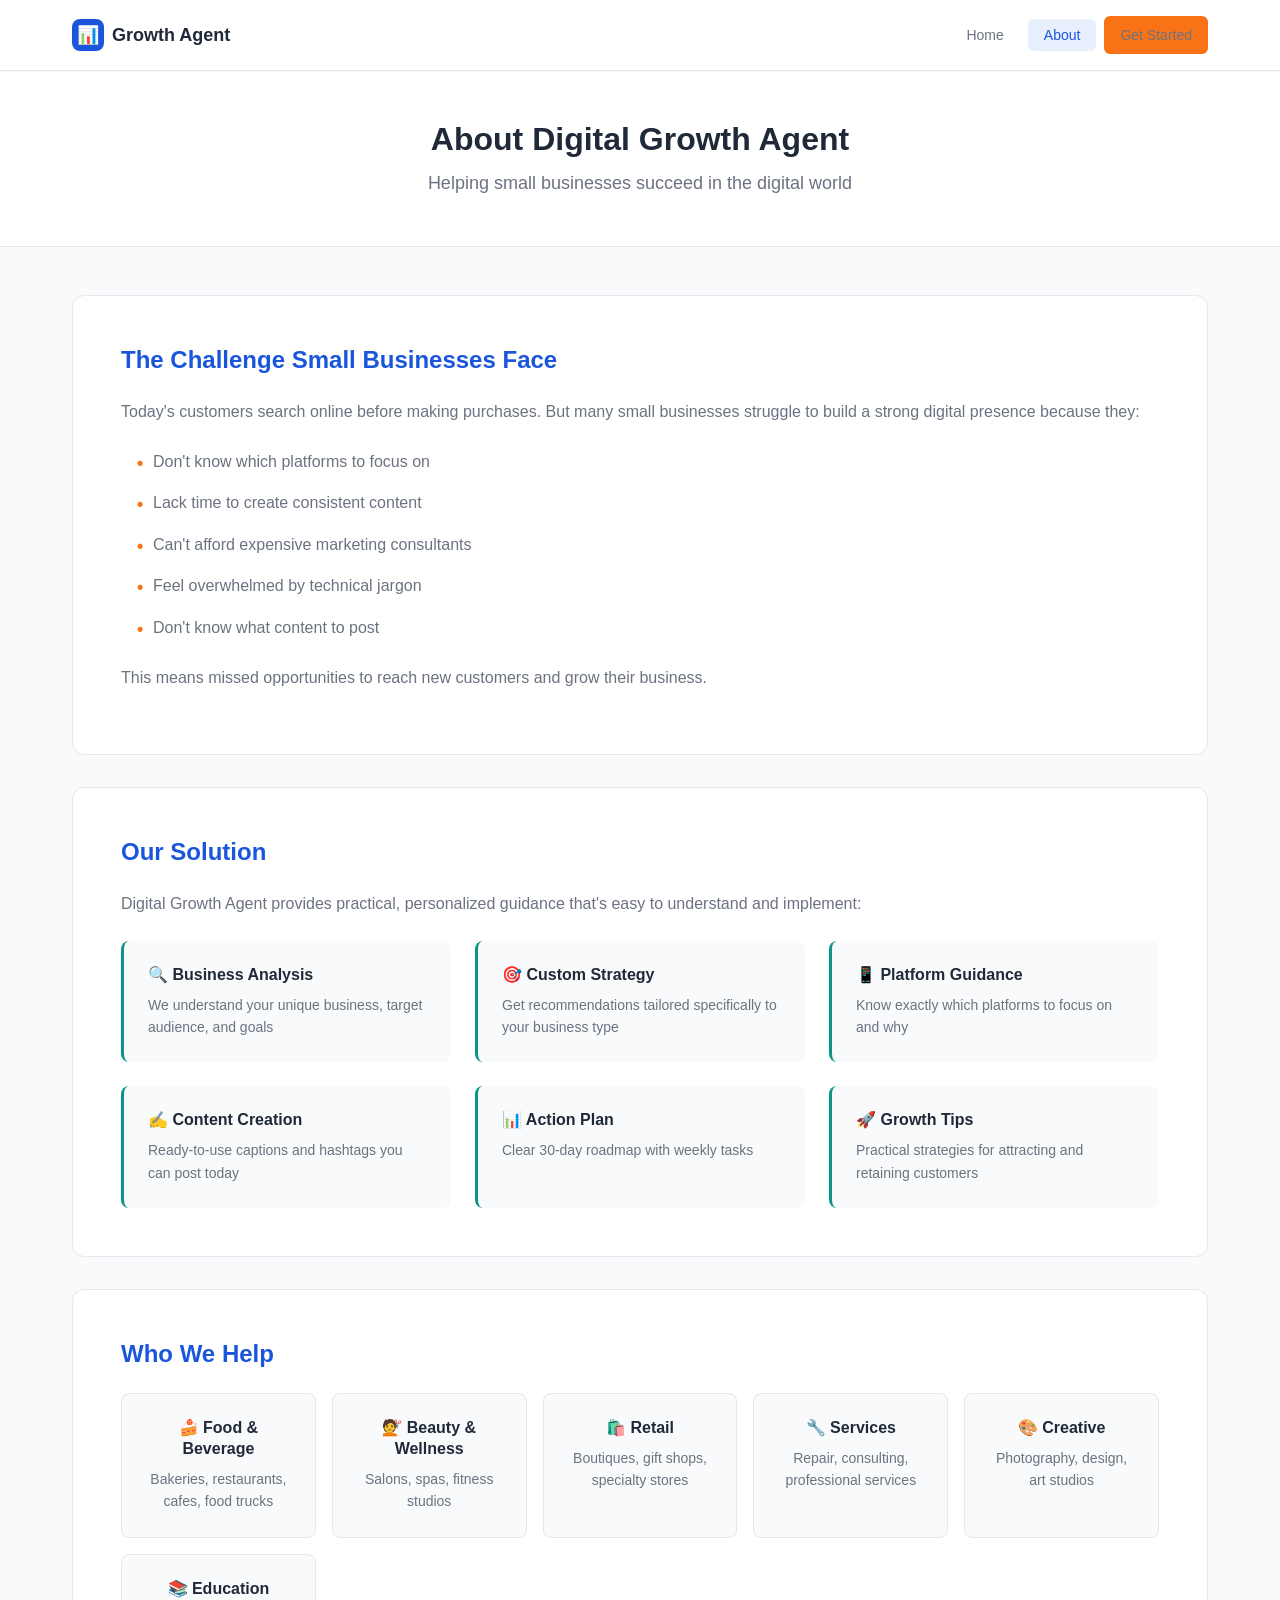
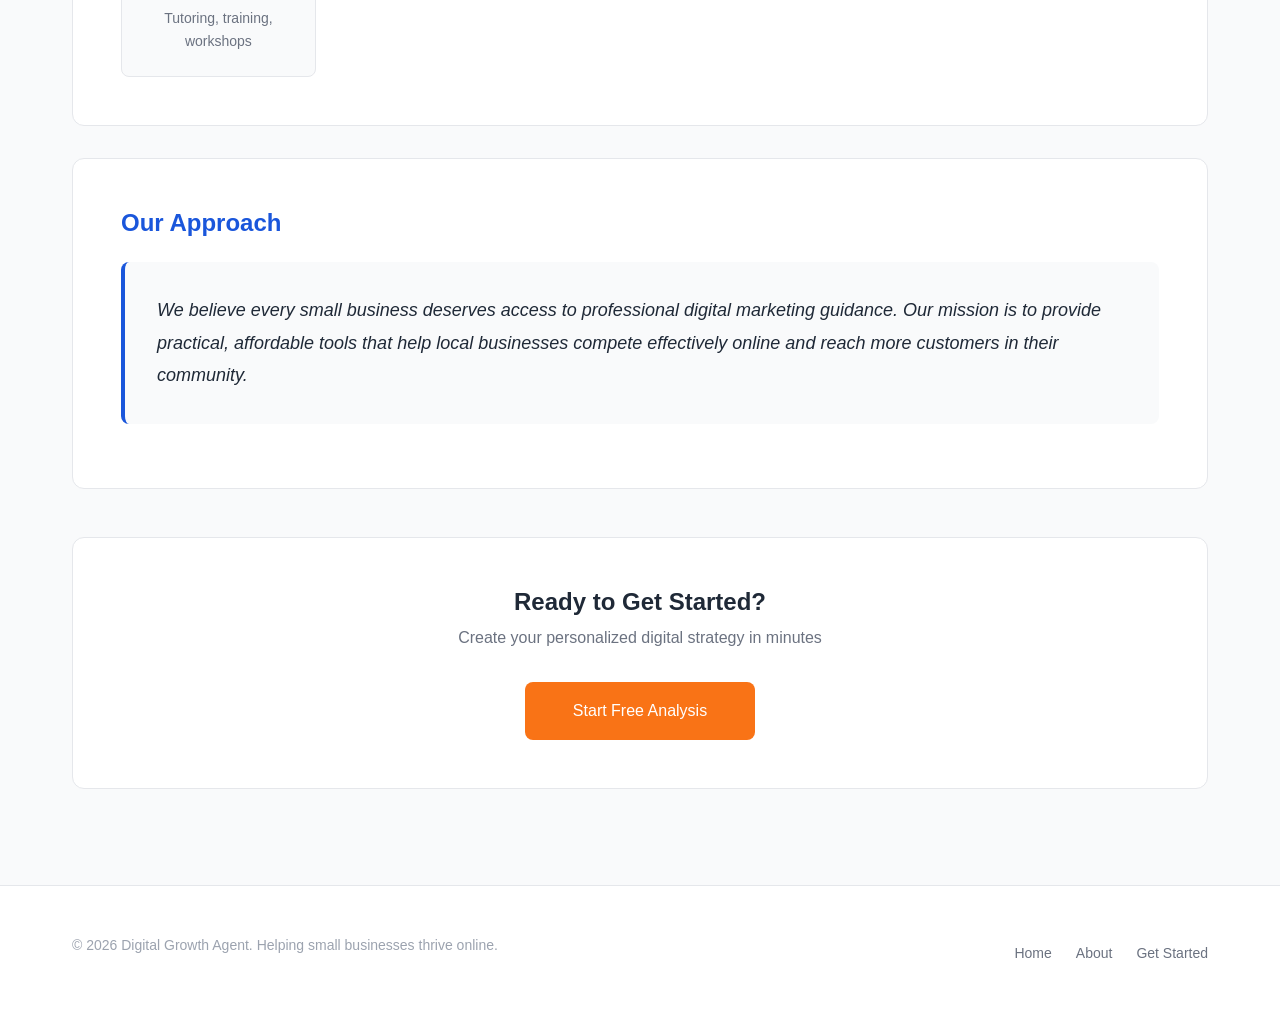
==== frontend/about.html @ 9e7940e3 "Added all frontend files" ====
<!DOCTYPE html>
<html lang="en">
<head>
    <meta charset="UTF-8">
    <meta name="viewport" content="width=device-width, initial-scale=1.0">
    <title>About - Digital Growth Agent</title>
    <link rel="stylesheet" href="style.css">
</head>
<body>
    <nav class="navbar">
        <div class="nav-container">
            <div class="logo">
                <div class="logo-icon">📊</div>
                <span>Growth Agent</span>
            </div>
            <ul class="nav-menu">
                <li><a href="index.html">Home</a></li>
                <li><a href="about.html" class="active">About</a></li>
                <li><a href="analyze.html" class="btn btn-primary">Get Started</a></li>
            </ul>
        </div>
    </nav>

    <section class="page-header">
        <div class="container">
            <h1>About Digital Growth Agent</h1>
            <p>Helping small businesses succeed in the digital world</p>
        </div>
    </section>

    <section class="about-content">
        <div class="container">
            <div class="about-section">
                <h2>The Challenge Small Businesses Face</h2>
                <p>Today's customers search online before making purchases. But many small businesses struggle to build a strong digital presence because they:</p>
                <ul class="problem-list">
                    <li>Don't know which platforms to focus on</li>
                    <li>Lack time to create consistent content</li>
                    <li>Can't afford expensive marketing consultants</li>
                    <li>Feel overwhelmed by technical jargon</li>
                    <li>Don't know what content to post</li>
                </ul>
                <p style="margin-top: 1rem;">This means missed opportunities to reach new customers and grow their business.</p>
            </div>

            <div class="about-section">
                <h2>Our Solution</h2>
                <p>Digital Growth Agent provides practical, personalized guidance that's easy to understand and implement:</p>
                <div class="solution-grid">
                    <div class="solution-item">
                        <h3>🔍 Business Analysis</h3>
                        <p>We understand your unique business, target audience, and goals</p>
                    </div>
                    <div class="solution-item">
                        <h3>🎯 Custom Strategy</h3>
                        <p>Get recommendations tailored specifically to your business type</p>
                    </div>
                    <div class="solution-item">
                        <h3>📱 Platform Guidance</h3>
                        <p>Know exactly which platforms to focus on and why</p>
                    </div>
                    <div class="solution-item">
                        <h3>✍️ Content Creation</h3>
                        <p>Ready-to-use captions and hashtags you can post today</p>
                    </div>
                    <div class="solution-item">
                        <h3>📊 Action Plan</h3>
                        <p>Clear 30-day roadmap with weekly tasks</p>
                    </div>
                    <div class="solution-item">
                        <h3>🚀 Growth Tips</h3>
                        <p>Practical strategies for attracting and retaining customers</p>
                    </div>
                </div>
            </div>

            <div class="about-section">
                <h2>Who We Help</h2>
                <div class="target-audience">
                    <div class="audience-card">
                        <h3>🍰 Food & Beverage</h3>
                        <p>Bakeries, restaurants, cafes, food trucks</p>
                    </div>
                    <div class="audience-card">
                        <h3>💇 Beauty & Wellness</h3>
                        <p>Salons, spas, fitness studios</p>
                    </div>
                    <div class="audience-card">
                        <h3>🛍️ Retail</h3>
                        <p>Boutiques, gift shops, specialty stores</p>
                    </div>
                    <div class="audience-card">
                        <h3>🔧 Services</h3>
                        <p>Repair, consulting, professional services</p>
                    </div>
                    <div class="audience-card">
                        <h3>🎨 Creative</h3>
                        <p>Photography, design, art studios</p>
                    </div>
                    <div class="audience-card">
                        <h3>📚 Education</h3>
                        <p>Tutoring, training, workshops</p>
                    </div>
                </div>
            </div>

            <div class="about-section">
                <h2>Our Approach</h2>
                <p class="mission-statement">
                    We believe every small business deserves access to professional digital marketing guidance. 
                    Our mission is to provide practical, affordable tools that help local businesses compete 
                    effectively online and reach more customers in their community.
                </p>
            </div>

            <div class="cta-section">
                <h2>Ready to Get Started?</h2>
                <p>Create your personalized digital strategy in minutes</p>
                <a href="analyze.html" class="btn btn-primary btn-large">Start Free Analysis</a>
            </div>
        </div>
    </section>

    <footer>
        <div class="container">
            <div class="footer-content">
                <p class="footer-text">&copy; 2026 Digital Growth Agent. Helping small businesses thrive online.</p>
                <ul class="footer-links">
                    <li><a href="index.html">Home</a></li>
                    <li><a href="about.html">About</a></li>
                    <li><a href="analyze.html">Get Started</a></li>
                </ul>
            </div>
        </div>
    </footer>
</body>
</html>
---- frontend/style.css ----
/* ===================================
   AI Digital Growth Agent
   Clean, Professional, Trustworthy UI
   =================================== */

:root {
    /* Colors - Trust & Reliability */
    --primary-blue: #1a56db;
    --primary-blue-dark: #1e429f;
    --teal: #0d9488;
    --teal-light: #14b8a6;
    --orange: #f97316;
    --orange-hover: #ea580c;
    
    /* Neutrals */
    --bg-light: #f9fafb;
    --bg-white: #ffffff;
    --border: #e5e7eb;
    --text-primary: #1f2937;
    --text-secondary: #6b7280;
    --text-muted: #9ca3af;
    
    /* Success & Status */
    --success: #10b981;
    --warning: #f59e0b;
    --error: #ef4444;
    
    /* Spacing */
    --space-xs: 0.25rem;
    --space-sm: 0.5rem;
    --space-md: 1rem;
    --space-lg: 1.5rem;
    --space-xl: 2rem;
    --space-2xl: 3rem;
    
    /* Typography */
    --font-sans: -apple-system, BlinkMacSystemFont, 'Segoe UI', Roboto, 'Helvetica Neue', Arial, sans-serif;
    --font-size-xs: 0.75rem;
    --font-size-sm: 0.875rem;
    --font-size-base: 1rem;
    --font-size-lg: 1.125rem;
    --font-size-xl: 1.25rem;
    --font-size-2xl: 1.5rem;
    --font-size-3xl: 2rem;
    
    /* Shadows */
    --shadow-sm: 0 1px 2px 0 rgba(0, 0, 0, 0.05);
    --shadow-md: 0 4px 6px -1px rgba(0, 0, 0, 0.1);
    --shadow-lg: 0 10px 15px -3px rgba(0, 0, 0, 0.1);
    
    /* Border Radius */
    --radius-sm: 0.375rem;
    --radius-md: 0.5rem;
    --radius-lg: 0.75rem;
}

* {
    margin: 0;
    padding: 0;
    box-sizing: border-box;
}

body {
    font-family: var(--font-sans);
    font-size: var(--font-size-base);
    line-height: 1.6;
    color: var(--text-primary);
    background: var(--bg-light);
    -webkit-font-smoothing: antialiased;
    -moz-osx-font-smoothing: grayscale;
}

/* ===================================
   Typography
   =================================== */

h1, h2, h3, h4, h5, h6 {
    font-weight: 600;
    line-height: 1.3;
    color: var(--text-primary);
}

h1 { font-size: var(--font-size-3xl); }
h2 { font-size: var(--font-size-2xl); }
h3 { font-size: var(--font-size-xl); }
h4 { font-size: var(--font-size-lg); }

p {
    margin-bottom: var(--space-md);
    color: var(--text-secondary);
}

a {
    color: var(--primary-blue);
    text-decoration: none;
    transition: color 0.2s;
}

a:hover {
    color: var(--primary-blue-dark);
}

/* ===================================
   Navigation
   =================================== */

.navbar {
    background: var(--bg-white);
    border-bottom: 1px solid var(--border);
    position: sticky;
    top: 0;
    z-index: 100;
    box-shadow: var(--shadow-sm);
}

.nav-container {
    max-width: 1200px;
    margin: 0 auto;
    display: flex;
    justify-content: space-between;
    align-items: center;
    padding: var(--space-md) var(--space-xl);
}

.logo {
    font-size: var(--font-size-lg);
    font-weight: 600;
    color: var(--text-primary);
    display: flex;
    align-items: center;
    gap: var(--space-sm);
}

.logo-icon {
    width: 32px;
    height: 32px;
    background: var(--primary-blue);
    border-radius: var(--radius-md);
    display: flex;
    align-items: center;
    justify-content: center;
    color: white;
    font-size: var(--font-size-lg);
}

.nav-menu {
    display: flex;
    list-style: none;
    gap: var(--space-sm);
    align-items: center;
}

.nav-menu a {
    color: var(--text-secondary);
    padding: var(--space-sm) var(--space-md);
    border-radius: var(--radius-sm);
    font-weight: 500;
    font-size: var(--font-size-sm);
    transition: all 0.2s;
}

.nav-menu a:hover {
    background: var(--bg-light);
    color: var(--text-primary);
}

.nav-menu a.active {
    color: var(--primary-blue);
    background: rgba(26, 86, 219, 0.1);
}

/* ===================================
   Buttons
   =================================== */

.btn {
    display: inline-flex;
    align-items: center;
    justify-content: center;
    gap: var(--space-sm);
    padding: var(--space-sm) var(--space-lg);
    border-radius: var(--radius-md);
    font-weight: 500;
    font-size: var(--font-size-sm);
    border: none;
    cursor: pointer;
    transition: all 0.2s;
    text-decoration: none;
}

.btn-primary {
    background: var(--orange);
    color: white;
}

.btn-primary:hover {
    background: var(--orange-hover);
    transform: translateY(-1px);
    box-shadow: var(--shadow-md);
}

.btn-secondary {
    background: var(--bg-white);
    color: var(--text-primary);
    border: 1px solid var(--border);
}

.btn-secondary:hover {
    border-color: var(--text-secondary);
}

.btn-large {
    padding: var(--space-md) var(--space-2xl);
    font-size: var(--font-size-base);
}

.btn-block {
    width: 100%;
}

/* ===================================
   Container & Layout
   =================================== */

.container {
    max-width: 1200px;
    margin: 0 auto;
    padding: 0 var(--space-xl);
}

.section {
    padding: var(--space-2xl) 0;
}

/* ===================================
   Hero Section
   =================================== */

.hero {
    background: var(--bg-white);
    padding: var(--space-2xl) 0;
    text-align: center;
    border-bottom: 1px solid var(--border);
}

.hero h1 {
    margin-bottom: var(--space-md);
    color: var(--text-primary);
}

.hero-subtitle {
    font-size: var(--font-size-lg);
    color: var(--text-secondary);
    margin-bottom: var(--space-xl);
    max-width: 600px;
    margin-left: auto;
    margin-right: auto;
}

.hero-buttons {
    display: flex;
    gap: var(--space-md);
    justify-content: center;
    flex-wrap: wrap;
}

/* ===================================
   Trust Indicators
   =================================== */

.trust-bar {
    background: var(--bg-light);
    padding: var(--space-lg) 0;
    border-bottom: 1px solid var(--border);
}

.trust-items {
    display: flex;
    justify-content: center;
    gap: var(--space-2xl);
    flex-wrap: wrap;
}

.trust-item {
    display: flex;
    align-items: center;
    gap: var(--space-sm);
    color: var(--text-secondary);
    font-size: var(--font-size-sm);
}

.trust-icon {
    color: var(--teal);
    font-size: var(--font-size-lg);
}

/* ===================================
   Feature Cards
   =================================== */

.features-grid {
    display: grid;
    grid-template-columns: repeat(auto-fit, minmax(280px, 1fr));
    gap: var(--space-lg);
}

.feature-card {
    background: var(--bg-white);
    padding: var(--space-xl);
    border-radius: var(--radius-lg);
    border: 1px solid var(--border);
    transition: all 0.2s;
}

.feature-card:hover {
    box-shadow: var(--shadow-md);
    border-color: var(--primary-blue);
}

.feature-icon {
    width: 48px;
    height: 48px;
    background: rgba(26, 86, 219, 0.1);
    border-radius: var(--radius-md);
    display: flex;
    align-items: center;
    justify-content: center;
    font-size: var(--font-size-2xl);
    margin-bottom: var(--space-md);
}

.feature-card h3 {
    margin-bottom: var(--space-sm);
    font-size: var(--font-size-lg);
}

.feature-card p {
    color: var(--text-secondary);
    font-size: var(--font-size-sm);
    margin: 0;
}

/* ===================================
   Steps / Process
   =================================== */

.steps {
    display: grid;
    grid-template-columns: repeat(auto-fit, minmax(200px, 1fr));
    gap: var(--space-xl);
}

.step {
    text-align: center;
    position: relative;
}

.step-number {
    width: 48px;
    height: 48px;
    background: var(--primary-blue);
    color: white;
    border-radius: 50%;
    display: flex;
    align-items: center;
    justify-content: center;
    font-weight: 600;
    font-size: var(--font-size-lg);
    margin: 0 auto var(--space-md);
}

.step h3 {
    font-size: var(--font-size-base);
    margin-bottom: var(--space-sm);
}

.step p {
    font-size: var(--font-size-sm);
    color: var(--text-secondary);
    margin: 0;
}

/* ===================================
   Forms
   =================================== */

.form-section {
    background: var(--bg-white);
    padding: var(--space-2xl);
    border-radius: var(--radius-lg);
    border: 1px solid var(--border);
    box-shadow: var(--shadow-sm);
}

.form-header {
    margin-bottom: var(--space-xl);
}

.form-header h2 {
    margin-bottom: var(--space-sm);
}

.form-header p {
    color: var(--text-secondary);
    margin: 0;
}

.form-group {
    margin-bottom: var(--space-lg);
}

label {
    display: block;
    margin-bottom: var(--space-sm);
    color: var(--text-primary);
    font-weight: 500;
    font-size: var(--font-size-sm);
}

.label-optional {
    color: var(--text-muted);
    font-weight: 400;
}

input, textarea, select {
    width: 100%;
    padding: var(--space-md);
    border: 1px solid var(--border);
    border-radius: var(--radius-md);
    font-size: var(--font-size-base);
    font-family: inherit;
    transition: all 0.2s;
    background: var(--bg-white);
}

input:focus, textarea:focus, select:focus {
    outline: none;
    border-color: var(--primary-blue);
    box-shadow: 0 0 0 3px rgba(26, 86, 219, 0.1);
}

textarea {
    resize: vertical;
    min-height: 80px;
}

.input-hint {
    font-size: var(--font-size-xs);
    color: var(--text-muted);
    margin-top: var(--space-xs);
}

/* ===================================
   Cards & Panels
   =================================== */

.card {
    background: var(--bg-white);
    border: 1px solid var(--border);
    border-radius: var(--radius-lg);
    padding: var(--space-xl);
}

.card-header {
    display: flex;
    justify-content: space-between;
    align-items: center;
    margin-bottom: var(--space-lg);
    padding-bottom: var(--space-md);
    border-bottom: 1px solid var(--border);
}

.card-title {
    font-size: var(--font-size-xl);
    font-weight: 600;
    margin: 0;
}

.card-body {
    color: var(--text-secondary);
}

/* ===================================
   Strategy Output
   =================================== */

.strategy-section {
    background: var(--bg-white);
    border: 1px solid var(--border);
    border-radius: var(--radius-lg);
    padding: var(--space-xl);
    margin-bottom: var(--space-lg);
}

.strategy-section h3 {
    color: var(--primary-blue);
    margin-bottom: var(--space-md);
    display: flex;
    align-items: center;
    gap: var(--space-sm);
}

.strategy-section h4 {
    color: var(--text-primary);
    margin: var(--space-lg) 0 var(--space-sm);
    font-size: var(--font-size-base);
}

.strategy-section ul {
    list-style: none;
    padding: 0;
}

.strategy-section li {
    padding: var(--space-sm) 0;
    padding-left: var(--space-lg);
    position: relative;
    color: var(--text-secondary);
}

.strategy-section li:before {
    content: "✓";
    position: absolute;
    left: 0;
    color: var(--teal);
    font-weight: 600;
}

.platform-card {
    background: var(--bg-light);
    padding: var(--space-md);
    border-radius: var(--radius-md);
    margin-bottom: var(--space-sm);
    border-left: 3px solid var(--primary-blue);
}

.platform-card strong {
    color: var(--text-primary);
    display: block;
    margin-bottom: var(--space-xs);
}

.platform-card small {
    color: var(--text-secondary);
    font-size: var(--font-size-sm);
}

.caption-box {
    background: var(--bg-light);
    padding: var(--space-md);
    border-radius: var(--radius-md);
    margin-bottom: var(--space-sm);
    border-left: 3px solid var(--teal);
    font-style: normal;
    color: var(--text-primary);
}

.hashtags {
    display: flex;
    flex-wrap: wrap;
    gap: var(--space-sm);
    margin-top: var(--space-md);
}

.hashtag {
    background: rgba(13, 148, 136, 0.1);
    color: var(--teal);
    padding: var(--space-xs) var(--space-md);
    border-radius: var(--radius-sm);
    font-size: var(--font-size-sm);
    font-weight: 500;
}

/* ===================================
   Loading State
   =================================== */

.loading {
    position: fixed;
    top: 0;
    left: 0;
    right: 0;
    bottom: 0;
    background: rgba(255, 255, 255, 0.95);
    display: flex;
    flex-direction: column;
    align-items: center;
    justify-content: center;
    z-index: 1000;
}

.spinner {
    width: 48px;
    height: 48px;
    border: 4px solid var(--border);
    border-top: 4px solid var(--primary-blue);
    border-radius: 50%;
    animation: spin 1s linear infinite;
}

@keyframes spin {
    0% { transform: rotate(0deg); }
    100% { transform: rotate(360deg); }
}

.loading p {
    color: var(--text-secondary);
    margin-top: var(--space-lg);
    font-size: var(--font-size-base);
}

/* ===================================
   CTA Section
   =================================== */

.cta-section {
    background: var(--bg-white);
    border: 1px solid var(--border);
    border-radius: var(--radius-lg);
    padding: var(--space-2xl);
    text-align: center;
    margin: var(--space-2xl) 0;
}

.cta-section h2 {
    margin-bottom: var(--space-sm);
}

.cta-section p {
    color: var(--text-secondary);
    margin-bottom: var(--space-xl);
}

/* ===================================
   Footer
   =================================== */

footer {
    background: var(--bg-white);
    border-top: 1px solid var(--border);
    padding: var(--space-2xl) 0;
    margin-top: auto;
}

.footer-content {
    display: flex;
    justify-content: space-between;
    align-items: center;
    flex-wrap: wrap;
    gap: var(--space-lg);
}

.footer-links {
    display: flex;
    gap: var(--space-lg);
    list-style: none;
}

.footer-links a {
    color: var(--text-secondary);
    font-size: var(--font-size-sm);
}

.footer-text {
    color: var(--text-muted);
    font-size: var(--font-size-sm);
}

/* ===================================
   Page Header
   =================================== */

.page-header {
    background: var(--bg-white);
    padding: var(--space-2xl) 0;
    border-bottom: 1px solid var(--border);
    text-align: center;
}

.page-header h1 {
    margin-bottom: var(--space-sm);
}

.page-header p {
    color: var(--text-secondary);
    font-size: var(--font-size-lg);
    margin: 0;
}

/* ===================================
   About Page Specific
   =================================== */

.about-content {
    padding: var(--space-2xl) 0;
}

.about-section {
    background: var(--bg-white);
    border: 1px solid var(--border);
    border-radius: var(--radius-lg);
    padding: var(--space-2xl);
    margin-bottom: var(--space-xl);
}

.about-section h2 {
    color: var(--primary-blue);
    margin-bottom: var(--space-lg);
}

.problem-list, .tech-list {
    list-style: none;
    padding: 0;
}

.problem-list li, .tech-list li {
    padding: var(--space-sm) 0 var(--space-sm) var(--space-xl);
    position: relative;
    color: var(--text-secondary);
}

.problem-list li:before {
    content: "•";
    position: absolute;
    left: var(--space-md);
    color: var(--orange);
    font-weight: 600;
    font-size: var(--font-size-lg);
}

.solution-grid {
    display: grid;
    grid-template-columns: repeat(auto-fit, minmax(250px, 1fr));
    gap: var(--space-lg);
    margin-top: var(--space-lg);
}

.solution-item {
    padding: var(--space-lg);
    background: var(--bg-light);
    border-radius: var(--radius-md);
    border-left: 3px solid var(--teal);
}

.solution-item h3 {
    font-size: var(--font-size-base);
    margin-bottom: var(--space-sm);
}

.solution-item p {
    font-size: var(--font-size-sm);
    margin: 0;
}

.target-audience {
    display: grid;
    grid-template-columns: repeat(auto-fit, minmax(180px, 1fr));
    gap: var(--space-md);
    margin-top: var(--space-lg);
}

.audience-card {
    background: var(--bg-light);
    padding: var(--space-lg);
    border-radius: var(--radius-md);
    text-align: center;
    border: 1px solid var(--border);
}

.audience-card h3 {
    font-size: var(--font-size-base);
    margin-bottom: var(--space-sm);
}

.audience-card p {
    font-size: var(--font-size-sm);
    margin: 0;
}

.mission-statement {
    font-size: var(--font-size-lg);
    color: var(--text-primary);
    padding: var(--space-xl);
    background: var(--bg-light);
    border-left: 4px solid var(--primary-blue);
    border-radius: var(--radius-md);
    font-style: italic;
    line-height: 1.8;
}

/* ===================================
   Responsive Design
   =================================== */

@media (max-width: 768px) {
    :root {
        --font-size-3xl: 1.75rem;
        --font-size-2xl: 1.25rem;
    }
    
    .nav-container {
        padding: var(--space-md);
    }
    
    .nav-menu {
        gap: var(--space-xs);
    }
    
    .nav-menu a {
        padding: var(--space-xs) var(--space-sm);
        font-size: var(--font-size-xs);
    }
    
    .hero {
        padding: var(--space-xl) 0;
    }
    
    .hero-buttons {
        flex-direction: column;
    }
    
    .btn {
        width: 100%;
    }
    
    .features-grid,
    .steps,
    .solution-grid,
    .target-audience {
        grid-template-columns: 1fr;
    }
    
    .form-section {
        padding: var(--space-lg);
    }
    
    .container {
        padding: 0 var(--space-md);
    }
}

/* ===================================
   Utility Classes
   =================================== */

.text-center { text-align: center; }
.text-muted { color: var(--text-muted); }
.text-secondary { color: var(--text-secondary); }
.mb-0 { margin-bottom: 0; }
.mt-lg { margin-top: var(--space-lg); }
.hidden { display: none; }
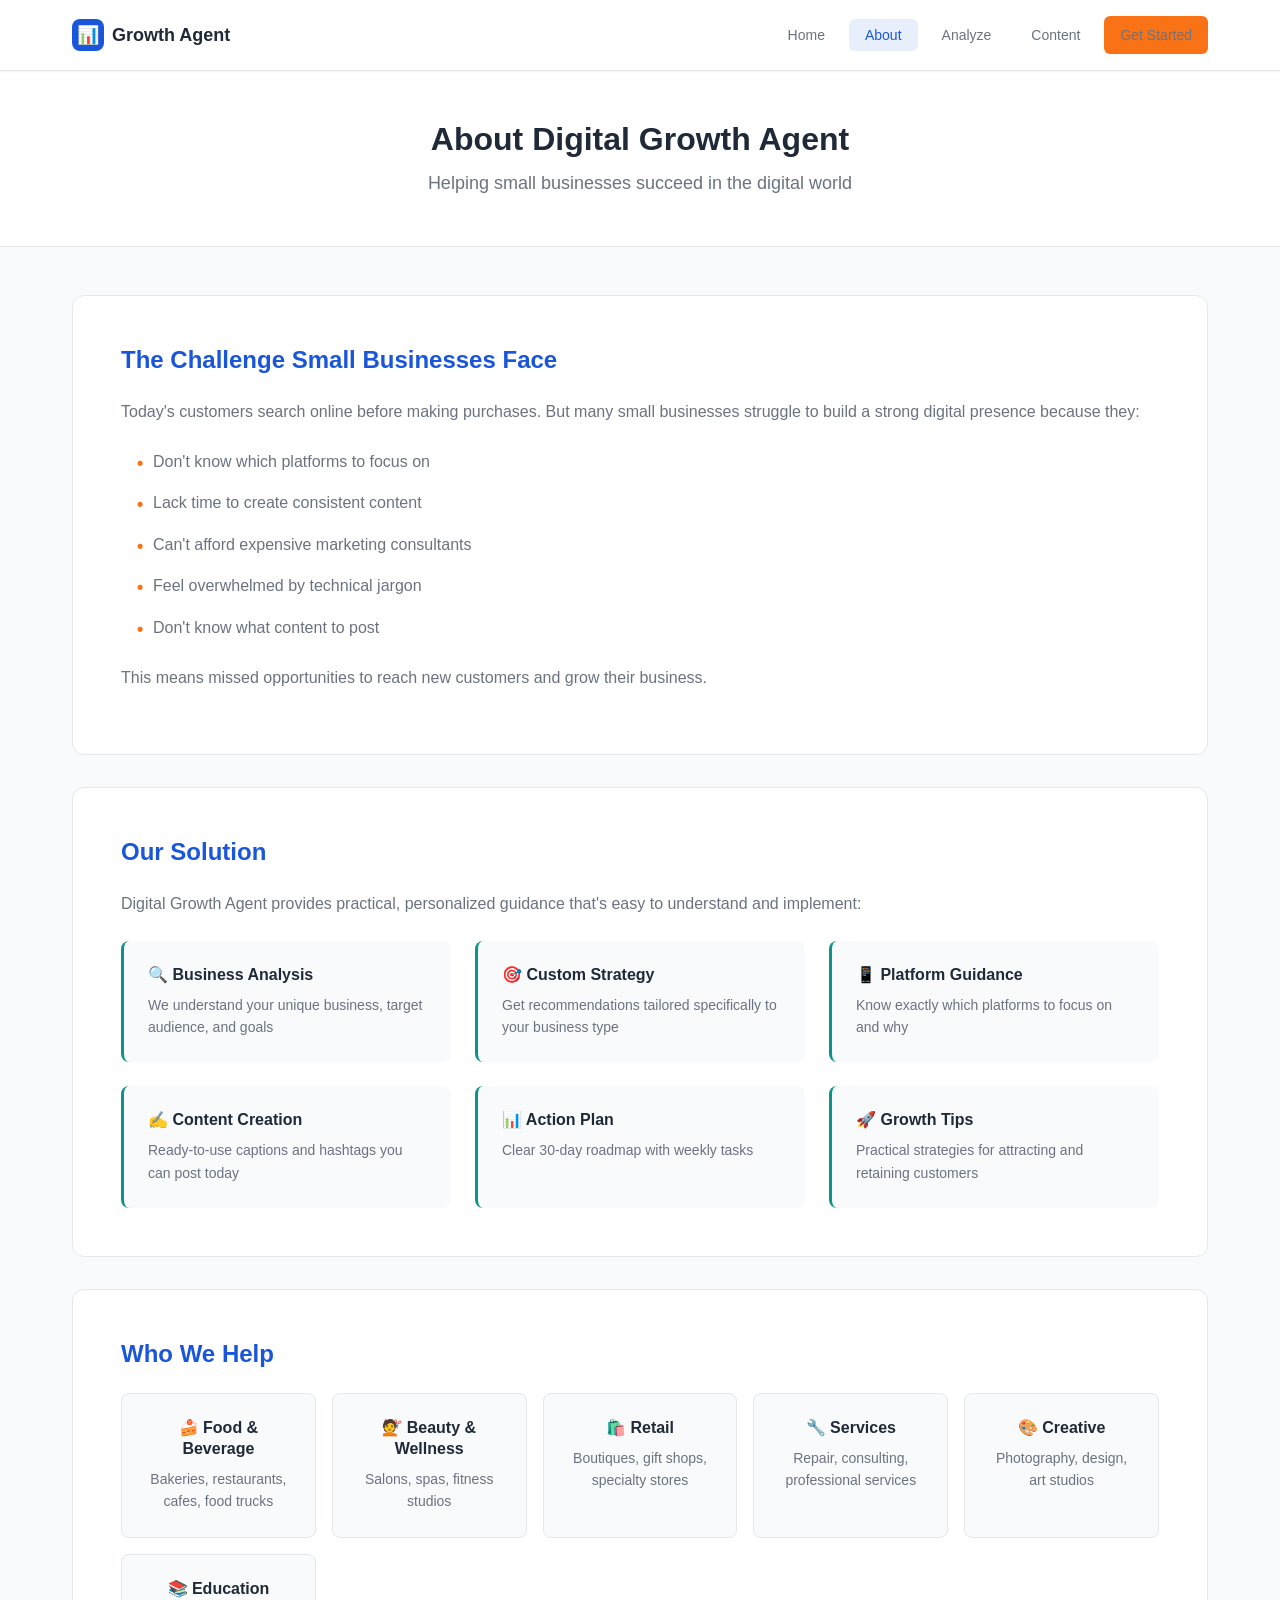
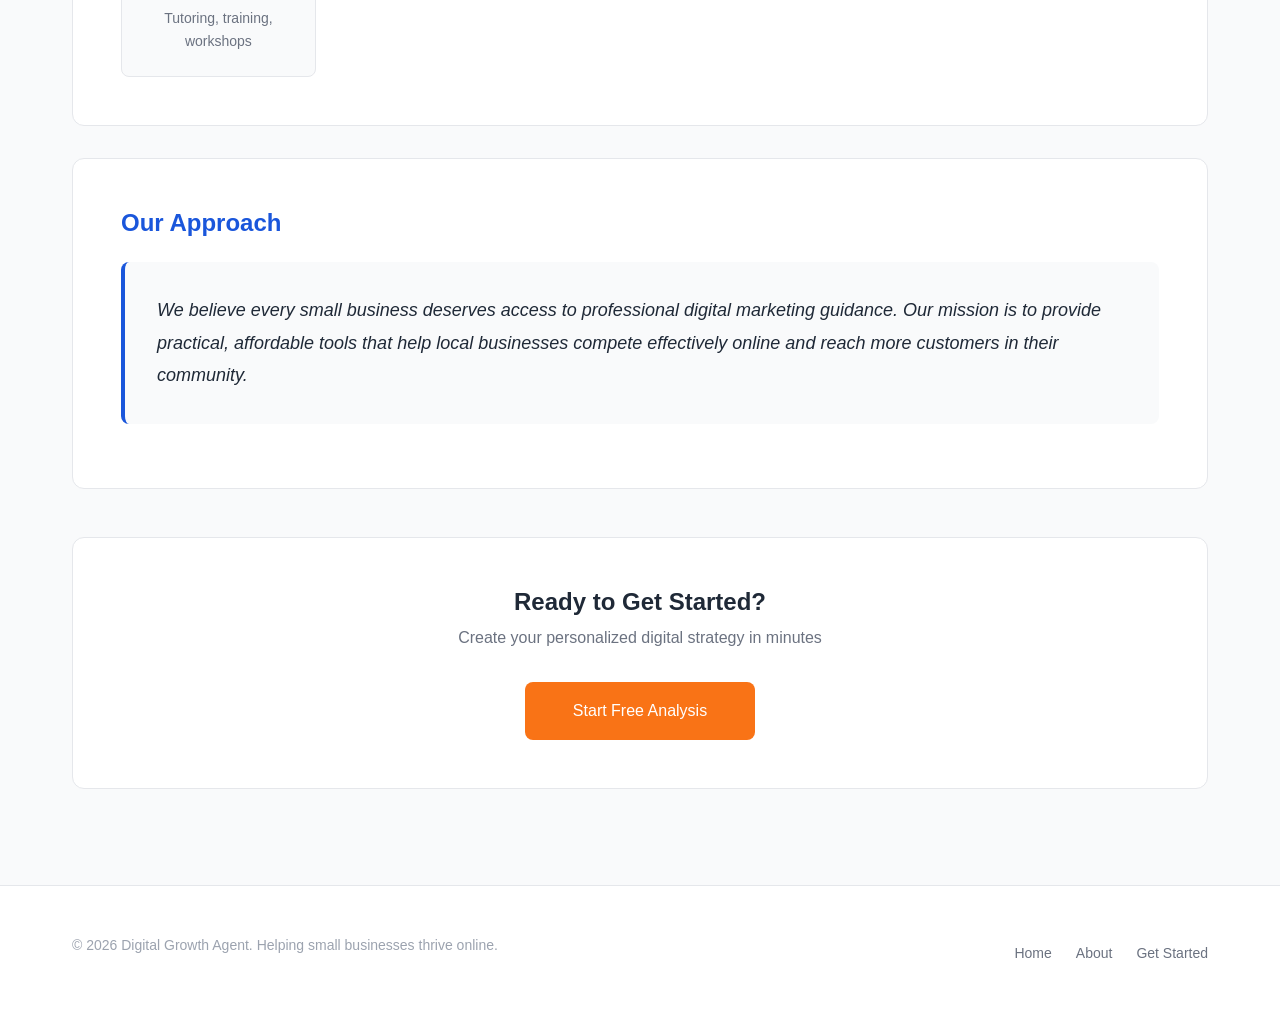
==== commit 2c97a9ea: "initial commit - digital growth agent with content generation" ====
--- a/frontend/about.html
+++ b/frontend/about.html
@@ -16,6 +16,8 @@
             <ul class="nav-menu">
                 <li><a href="index.html">Home</a></li>
                 <li><a href="about.html" class="active">About</a></li>
+                <li><a href="analyze.html">Analyze</a></li>
+                <li><a href="content.html">Content</a></li>
                 <li><a href="analyze.html" class="btn btn-primary">Get Started</a></li>
             </ul>
         </div>
